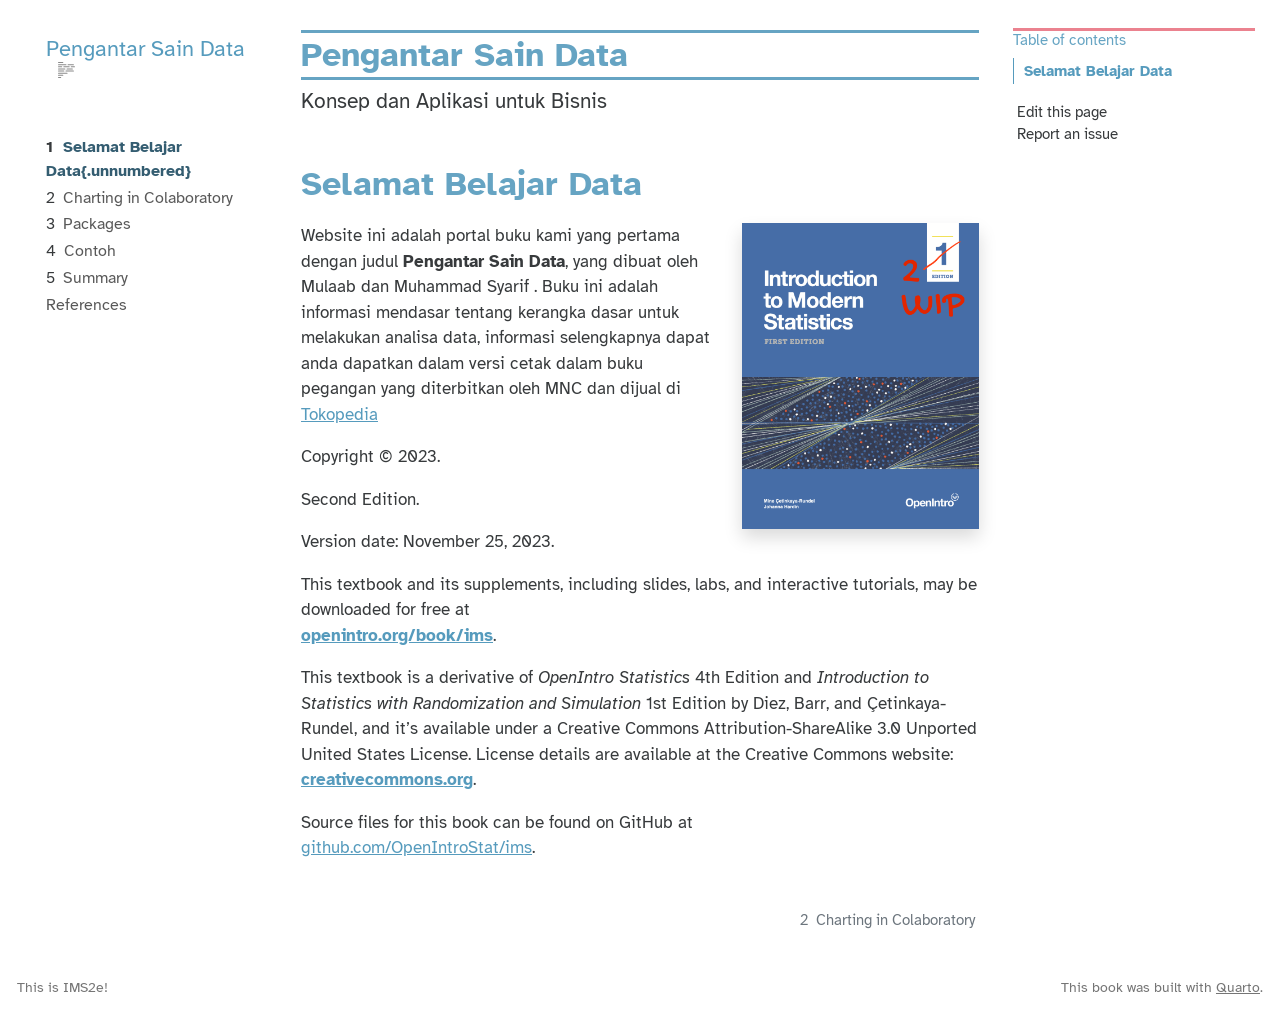
==== index.html @ cd6e7abe "pindah ke main" ====
<!DOCTYPE html>
<html xmlns="http://www.w3.org/1999/xhtml" lang="en" xml:lang="en"><head>

<meta charset="utf-8">
<meta name="generator" content="quarto-1.3.450">

<meta name="viewport" content="width=device-width, initial-scale=1.0, user-scalable=yes">

<meta name="author" content="Mine Çetinkaya-Rundel and Johanna Hardin">

<title>Pengantar Sain Data</title>
<style>
code{white-space: pre-wrap;}
span.smallcaps{font-variant: small-caps;}
div.columns{display: flex; gap: min(4vw, 1.5em);}
div.column{flex: auto; overflow-x: auto;}
div.hanging-indent{margin-left: 1.5em; text-indent: -1.5em;}
ul.task-list{list-style: none;}
ul.task-list li input[type="checkbox"] {
  width: 0.8em;
  margin: 0 0.8em 0.2em -1em; /* quarto-specific, see https://github.com/quarto-dev/quarto-cli/issues/4556 */ 
  vertical-align: middle;
}
</style>


<script src="site_libs/quarto-nav/quarto-nav.js"></script>
<script src="site_libs/quarto-nav/headroom.min.js"></script>
<script src="site_libs/clipboard/clipboard.min.js"></script>
<script src="site_libs/quarto-search/autocomplete.umd.js"></script>
<script src="site_libs/quarto-search/fuse.min.js"></script>
<script src="site_libs/quarto-search/quarto-search.js"></script>
<meta name="quarto:offset" content="./">
<link href="./grafik/grafik.html" rel="next">
<link href="./images/openintro.png" rel="icon" type="image/png">
<script src="site_libs/quarto-html/quarto.js"></script>
<script src="site_libs/quarto-html/popper.min.js"></script>
<script src="site_libs/quarto-html/tippy.umd.min.js"></script>
<script src="site_libs/quarto-html/anchor.min.js"></script>
<link href="site_libs/quarto-html/tippy.css" rel="stylesheet">
<link href="site_libs/quarto-html/quarto-syntax-highlighting.css" rel="stylesheet" id="quarto-text-highlighting-styles">
<script src="site_libs/bootstrap/bootstrap.min.js"></script>
<link href="site_libs/bootstrap/bootstrap-icons.css" rel="stylesheet">
<link href="site_libs/bootstrap/bootstrap.min.css" rel="stylesheet" id="quarto-bootstrap" data-mode="light">
<script id="quarto-search-options" type="application/json">{
  "location": "sidebar",
  "copy-button": false,
  "collapse-after": 3,
  "panel-placement": "start",
  "type": "textbox",
  "limit": 20,
  "language": {
    "search-no-results-text": "No results",
    "search-matching-documents-text": "matching documents",
    "search-copy-link-title": "Copy link to search",
    "search-hide-matches-text": "Hide additional matches",
    "search-more-match-text": "more match in this document",
    "search-more-matches-text": "more matches in this document",
    "search-clear-button-title": "Clear",
    "search-detached-cancel-button-title": "Cancel",
    "search-submit-button-title": "Submit",
    "search-label": "Search"
  }
}</script>


</head>

<body class="nav-sidebar floating">

<div id="quarto-search-results"></div>
  <header id="quarto-header" class="headroom fixed-top">
  <nav class="quarto-secondary-nav">
    <div class="container-fluid d-flex">
      <button type="button" class="quarto-btn-toggle btn" data-bs-toggle="collapse" data-bs-target="#quarto-sidebar,#quarto-sidebar-glass" aria-controls="quarto-sidebar" aria-expanded="false" aria-label="Toggle sidebar navigation" onclick="if (window.quartoToggleHeadroom) { window.quartoToggleHeadroom(); }">
        <i class="bi bi-layout-text-sidebar-reverse"></i>
      </button>
      <nav class="quarto-page-breadcrumbs" aria-label="breadcrumb"><ol class="breadcrumb"><li class="breadcrumb-item"><a href="./index.html"><span class="chapter-number">1</span>&nbsp; <span class="chapter-title">Selamat Belajar Data{.unnumbered}</span></a></li></ol></nav>
      <a class="flex-grow-1" role="button" data-bs-toggle="collapse" data-bs-target="#quarto-sidebar,#quarto-sidebar-glass" aria-controls="quarto-sidebar" aria-expanded="false" aria-label="Toggle sidebar navigation" onclick="if (window.quartoToggleHeadroom) { window.quartoToggleHeadroom(); }">      
      </a>
      <button type="button" class="btn quarto-search-button" aria-label="" onclick="window.quartoOpenSearch();">
        <i class="bi bi-search"></i>
      </button>
    </div>
  </nav>
</header>
<!-- content -->
<div id="quarto-content" class="quarto-container page-columns page-rows-contents page-layout-article">
<!-- sidebar -->
  <nav id="quarto-sidebar" class="sidebar collapse collapse-horizontal sidebar-navigation floating overflow-auto">
    <div class="pt-lg-2 mt-2 text-left sidebar-header">
    <div class="sidebar-title mb-0 py-0">
      <a href="./">Pengantar Sain Data</a> 
        <div class="sidebar-tools-main">
    <a href="https://github.com/OpenIntroStat/ims/" rel="" title="Source Code" class="quarto-navigation-tool px-1" aria-label="Source Code"><i class="bi bi-github"></i></a>
  <a href="" class="quarto-reader-toggle quarto-navigation-tool px-1" onclick="window.quartoToggleReader(); return false;" title="Toggle reader mode">
  <div class="quarto-reader-toggle-btn">
  <i class="bi"></i>
  </div>
</a>
</div>
    </div>
      </div>
        <div class="mt-2 flex-shrink-0 align-items-center">
        <div class="sidebar-search">
        <div id="quarto-search" class="" title="Search"></div>
        </div>
        </div>
    <div class="sidebar-menu-container"> 
    <ul class="list-unstyled mt-1">
        <li class="sidebar-item">
  <div class="sidebar-item-container"> 
  <a href="./index.html" class="sidebar-item-text sidebar-link active">
 <span class="menu-text"><span class="chapter-number">1</span>&nbsp; <span class="chapter-title">Selamat Belajar Data{.unnumbered}</span></span></a>
  </div>
</li>
        <li class="sidebar-item">
  <div class="sidebar-item-container"> 
  <a href="./grafik/grafik.html" class="sidebar-item-text sidebar-link">
 <span class="menu-text"><span class="chapter-number">2</span>&nbsp; <span class="chapter-title">Charting in Colaboratory</span></span></a>
  </div>
</li>
        <li class="sidebar-item">
  <div class="sidebar-item-container"> 
  <a href="./grafik/iris.html" class="sidebar-item-text sidebar-link">
 <span class="menu-text"><span class="chapter-number">3</span>&nbsp; <span class="chapter-title">Packages</span></span></a>
  </div>
</li>
        <li class="sidebar-item">
  <div class="sidebar-item-container"> 
  <a href="./grafik/pca.html" class="sidebar-item-text sidebar-link">
 <span class="menu-text"><span class="chapter-number">4</span>&nbsp; <span class="chapter-title">Contoh</span></span></a>
  </div>
</li>
        <li class="sidebar-item">
  <div class="sidebar-item-container"> 
  <a href="./grafik/summary.html" class="sidebar-item-text sidebar-link">
 <span class="menu-text"><span class="chapter-number">5</span>&nbsp; <span class="chapter-title">Summary</span></span></a>
  </div>
</li>
        <li class="sidebar-item">
  <div class="sidebar-item-container"> 
  <a href="./grafik/references.html" class="sidebar-item-text sidebar-link">
 <span class="menu-text">References</span></a>
  </div>
</li>
    </ul>
    </div>
</nav>
<div id="quarto-sidebar-glass" data-bs-toggle="collapse" data-bs-target="#quarto-sidebar,#quarto-sidebar-glass"></div>
<!-- margin-sidebar -->
    <div id="quarto-margin-sidebar" class="sidebar margin-sidebar">
        <nav id="TOC" role="doc-toc" class="toc-active">
    <h2 id="toc-title">Table of contents</h2>
   
  <ul>
  <li><a href="#selamat-belajar-data" id="toc-selamat-belajar-data" class="nav-link active" data-scroll-target="#selamat-belajar-data">Selamat Belajar Data</a></li>
  </ul>
<div class="toc-actions"><div><i class="bi bi-github"></i></div><div class="action-links"><p><a href="https://github.com/OpenIntroStat/ims/edit/main/index.qmd" class="toc-action">Edit this page</a></p><p><a href="https://github.com/OpenIntroStat/ims/issues/new" class="toc-action">Report an issue</a></p></div></div></nav>
    </div>
<!-- main -->
<main class="content" id="quarto-document-content">

<header id="title-block-header" class="quarto-title-block default">
<div class="quarto-title">
<h1 class="title">Pengantar Sain Data</h1>
<p class="subtitle lead">Konsep dan Aplikasi untuk Bisnis</p>
</div>



<div class="quarto-title-meta">

    
  
    
  </div>
  

</header>


<section id="selamat-belajar-data" class="level1 unnumbered welcome">
<h1 class="unnumbered">Selamat Belajar Data</h1><p><img src="images/IMS2_front_cover_WIP.png" title="Pengantar Sain Data" class="quarto-cover-image img-fluid"></p>
<p>Website ini adalah portal buku kami yang pertama dengan judul <strong>Pengantar Sain Data</strong>, yang dibuat oleh Mulaab dan Muhammad Syarif . Buku ini adalah informasi mendasar tentang kerangka dasar untuk melakukan analisa data, informasi selengkapnya dapat anda dapatkan dalam versi cetak dalam buku pegangan yang diterbitkan oleh MNC dan dijual di <a href="https://www.openintro.org/">Tokopedia</a></p>
<!--
The book will always be available for free here. It is also available in PDF (for free or for the amount you choose to contribute) on Leanpub and in black&white paperback for purchase for $20.
<br><br>
<a href="https://leanpub.com/imstat" target="_blank"><img src="images/_icons/file.png" width="30px">&nbsp;<strong>Download PDF</strong></a>
<br>
<a href="https://www.openintro.org/go?id=ims1_bw_pb&referrer=/book/ims/online"><img src="images/_icons/book.png" width="30px">&nbsp;<strong>Purchase paperback</strong></a>
<br><br>
---
<br><br>
-->
<p>Copyright © 2023.</p>
<p>Second Edition.</p>
<p>Version date: November 25, 2023.</p>
<p>This textbook and its supplements, including slides, labs, and interactive tutorials, may be downloaded for free at<br>
<a href="http://openintro.org/book/ims"><strong>openintro.org/book/ims</strong></a>.</p>
<p>This textbook is a derivative of <em>OpenIntro Statistics</em> 4th Edition and <em>Introduction to Statistics with Randomization and Simulation</em> 1st Edition by Diez, Barr, and Çetinkaya-Rundel, and it’s available under a Creative Commons Attribution-ShareAlike 3.0 Unported United States License. License details are available at the Creative Commons website:<br>
<a href="https://www.openintro.org/go/?id=creativecommons_org&amp;referrer=ims1_pdf"><strong>creativecommons.org</strong></a>.</p>
<p>Source files for this book can be found on GitHub at<br>
<a href="https://github.com/OpenIntroStat/ims">github.com/OpenIntroStat/ims</a>.</p>
</section>
<!-- ```{r} -->
<!-- # install.packages("systemfonts") -->
<!-- systemfonts::system_fonts() -->
<!-- ``` -->



</main> <!-- /main -->
<script id="quarto-html-after-body" type="application/javascript">
window.document.addEventListener("DOMContentLoaded", function (event) {
  const toggleBodyColorMode = (bsSheetEl) => {
    const mode = bsSheetEl.getAttribute("data-mode");
    const bodyEl = window.document.querySelector("body");
    if (mode === "dark") {
      bodyEl.classList.add("quarto-dark");
      bodyEl.classList.remove("quarto-light");
    } else {
      bodyEl.classList.add("quarto-light");
      bodyEl.classList.remove("quarto-dark");
    }
  }
  const toggleBodyColorPrimary = () => {
    const bsSheetEl = window.document.querySelector("link#quarto-bootstrap");
    if (bsSheetEl) {
      toggleBodyColorMode(bsSheetEl);
    }
  }
  toggleBodyColorPrimary();  
  const icon = "";
  const anchorJS = new window.AnchorJS();
  anchorJS.options = {
    placement: 'right',
    icon: icon
  };
  anchorJS.add('.anchored');
  const isCodeAnnotation = (el) => {
    for (const clz of el.classList) {
      if (clz.startsWith('code-annotation-')) {                     
        return true;
      }
    }
    return false;
  }
  const clipboard = new window.ClipboardJS('.code-copy-button', {
    text: function(trigger) {
      const codeEl = trigger.previousElementSibling.cloneNode(true);
      for (const childEl of codeEl.children) {
        if (isCodeAnnotation(childEl)) {
          childEl.remove();
        }
      }
      return codeEl.innerText;
    }
  });
  clipboard.on('success', function(e) {
    // button target
    const button = e.trigger;
    // don't keep focus
    button.blur();
    // flash "checked"
    button.classList.add('code-copy-button-checked');
    var currentTitle = button.getAttribute("title");
    button.setAttribute("title", "Copied!");
    let tooltip;
    if (window.bootstrap) {
      button.setAttribute("data-bs-toggle", "tooltip");
      button.setAttribute("data-bs-placement", "left");
      button.setAttribute("data-bs-title", "Copied!");
      tooltip = new bootstrap.Tooltip(button, 
        { trigger: "manual", 
          customClass: "code-copy-button-tooltip",
          offset: [0, -8]});
      tooltip.show();    
    }
    setTimeout(function() {
      if (tooltip) {
        tooltip.hide();
        button.removeAttribute("data-bs-title");
        button.removeAttribute("data-bs-toggle");
        button.removeAttribute("data-bs-placement");
      }
      button.setAttribute("title", currentTitle);
      button.classList.remove('code-copy-button-checked');
    }, 1000);
    // clear code selection
    e.clearSelection();
  });
  function tippyHover(el, contentFn) {
    const config = {
      allowHTML: true,
      content: contentFn,
      maxWidth: 500,
      delay: 100,
      arrow: false,
      appendTo: function(el) {
          return el.parentElement;
      },
      interactive: true,
      interactiveBorder: 10,
      theme: 'quarto',
      placement: 'bottom-start'
    };
    window.tippy(el, config); 
  }
  const noterefs = window.document.querySelectorAll('a[role="doc-noteref"]');
  for (var i=0; i<noterefs.length; i++) {
    const ref = noterefs[i];
    tippyHover(ref, function() {
      // use id or data attribute instead here
      let href = ref.getAttribute('data-footnote-href') || ref.getAttribute('href');
      try { href = new URL(href).hash; } catch {}
      const id = href.replace(/^#\/?/, "");
      const note = window.document.getElementById(id);
      return note.innerHTML;
    });
  }
      let selectedAnnoteEl;
      const selectorForAnnotation = ( cell, annotation) => {
        let cellAttr = 'data-code-cell="' + cell + '"';
        let lineAttr = 'data-code-annotation="' +  annotation + '"';
        const selector = 'span[' + cellAttr + '][' + lineAttr + ']';
        return selector;
      }
      const selectCodeLines = (annoteEl) => {
        const doc = window.document;
        const targetCell = annoteEl.getAttribute("data-target-cell");
        const targetAnnotation = annoteEl.getAttribute("data-target-annotation");
        const annoteSpan = window.document.querySelector(selectorForAnnotation(targetCell, targetAnnotation));
        const lines = annoteSpan.getAttribute("data-code-lines").split(",");
        const lineIds = lines.map((line) => {
          return targetCell + "-" + line;
        })
        let top = null;
        let height = null;
        let parent = null;
        if (lineIds.length > 0) {
            //compute the position of the single el (top and bottom and make a div)
            const el = window.document.getElementById(lineIds[0]);
            top = el.offsetTop;
            height = el.offsetHeight;
            parent = el.parentElement.parentElement;
          if (lineIds.length > 1) {
            const lastEl = window.document.getElementById(lineIds[lineIds.length - 1]);
            const bottom = lastEl.offsetTop + lastEl.offsetHeight;
            height = bottom - top;
          }
          if (top !== null && height !== null && parent !== null) {
            // cook up a div (if necessary) and position it 
            let div = window.document.getElementById("code-annotation-line-highlight");
            if (div === null) {
              div = window.document.createElement("div");
              div.setAttribute("id", "code-annotation-line-highlight");
              div.style.position = 'absolute';
              parent.appendChild(div);
            }
            div.style.top = top - 2 + "px";
            div.style.height = height + 4 + "px";
            let gutterDiv = window.document.getElementById("code-annotation-line-highlight-gutter");
            if (gutterDiv === null) {
              gutterDiv = window.document.createElement("div");
              gutterDiv.setAttribute("id", "code-annotation-line-highlight-gutter");
              gutterDiv.style.position = 'absolute';
              const codeCell = window.document.getElementById(targetCell);
              const gutter = codeCell.querySelector('.code-annotation-gutter');
              gutter.appendChild(gutterDiv);
            }
            gutterDiv.style.top = top - 2 + "px";
            gutterDiv.style.height = height + 4 + "px";
          }
          selectedAnnoteEl = annoteEl;
        }
      };
      const unselectCodeLines = () => {
        const elementsIds = ["code-annotation-line-highlight", "code-annotation-line-highlight-gutter"];
        elementsIds.forEach((elId) => {
          const div = window.document.getElementById(elId);
          if (div) {
            div.remove();
          }
        });
        selectedAnnoteEl = undefined;
      };
      // Attach click handler to the DT
      const annoteDls = window.document.querySelectorAll('dt[data-target-cell]');
      for (const annoteDlNode of annoteDls) {
        annoteDlNode.addEventListener('click', (event) => {
          const clickedEl = event.target;
          if (clickedEl !== selectedAnnoteEl) {
            unselectCodeLines();
            const activeEl = window.document.querySelector('dt[data-target-cell].code-annotation-active');
            if (activeEl) {
              activeEl.classList.remove('code-annotation-active');
            }
            selectCodeLines(clickedEl);
            clickedEl.classList.add('code-annotation-active');
          } else {
            // Unselect the line
            unselectCodeLines();
            clickedEl.classList.remove('code-annotation-active');
          }
        });
      }
  const findCites = (el) => {
    const parentEl = el.parentElement;
    if (parentEl) {
      const cites = parentEl.dataset.cites;
      if (cites) {
        return {
          el,
          cites: cites.split(' ')
        };
      } else {
        return findCites(el.parentElement)
      }
    } else {
      return undefined;
    }
  };
  var bibliorefs = window.document.querySelectorAll('a[role="doc-biblioref"]');
  for (var i=0; i<bibliorefs.length; i++) {
    const ref = bibliorefs[i];
    const citeInfo = findCites(ref);
    if (citeInfo) {
      tippyHover(citeInfo.el, function() {
        var popup = window.document.createElement('div');
        citeInfo.cites.forEach(function(cite) {
          var citeDiv = window.document.createElement('div');
          citeDiv.classList.add('hanging-indent');
          citeDiv.classList.add('csl-entry');
          var biblioDiv = window.document.getElementById('ref-' + cite);
          if (biblioDiv) {
            citeDiv.innerHTML = biblioDiv.innerHTML;
          }
          popup.appendChild(citeDiv);
        });
        return popup.innerHTML;
      });
    }
  }
});
</script>
<nav class="page-navigation">
  <div class="nav-page nav-page-previous">
  </div>
  <div class="nav-page nav-page-next">
      <a href="./grafik/grafik.html" class="pagination-link">
        <span class="nav-page-text"><span class="chapter-number">2</span>&nbsp; <span class="chapter-title">Charting in Colaboratory</span></span> <i class="bi bi-arrow-right-short"></i>
      </a>
  </div>
</nav>
</div> <!-- /content -->
<footer class="footer">
  <div class="nav-footer">
    <div class="nav-footer-left">This is IMS2e!</div>   
    <div class="nav-footer-center">
      &nbsp;
    </div>
    <div class="nav-footer-right">This book was built with <a href="https://quarto.org/">Quarto</a>.</div>
  </div>
</footer>



</body></html>
---- site_libs/quarto-html/tippy.css ----
.tippy-box[data-animation=fade][data-state=hidden]{opacity:0}[data-tippy-root]{max-width:calc(100vw - 10px)}.tippy-box{position:relative;background-color:#333;color:#fff;border-radius:4px;font-size:14px;line-height:1.4;white-space:normal;outline:0;transition-property:transform,visibility,opacity}.tippy-box[data-placement^=top]>.tippy-arrow{bottom:0}.tippy-box[data-placement^=top]>.tippy-arrow:before{bottom:-7px;left:0;border-width:8px 8px 0;border-top-color:initial;transform-origin:center top}.tippy-box[data-placement^=bottom]>.tippy-arrow{top:0}.tippy-box[data-placement^=bottom]>.tippy-arrow:before{top:-7px;left:0;border-width:0 8px 8px;border-bottom-color:initial;transform-origin:center bottom}.tippy-box[data-placement^=left]>.tippy-arrow{right:0}.tippy-box[data-placement^=left]>.tippy-arrow:before{border-width:8px 0 8px 8px;border-left-color:initial;right:-7px;transform-origin:center left}.tippy-box[data-placement^=right]>.tippy-arrow{left:0}.tippy-box[data-placement^=right]>.tippy-arrow:before{left:-7px;border-width:8px 8px 8px 0;border-right-color:initial;transform-origin:center right}.tippy-box[data-inertia][data-state=visible]{transition-timing-function:cubic-bezier(.54,1.5,.38,1.11)}.tippy-arrow{width:16px;height:16px;color:#333}.tippy-arrow:before{content:"";position:absolute;border-color:transparent;border-style:solid}.tippy-content{position:relative;padding:5px 9px;z-index:1}
---- site_libs/quarto-html/quarto-syntax-highlighting.css ----
/* quarto syntax highlight colors */
:root {
  --quarto-hl-ot-color: #003B4F;
  --quarto-hl-at-color: #657422;
  --quarto-hl-ss-color: #20794D;
  --quarto-hl-an-color: #5E5E5E;
  --quarto-hl-fu-color: #4758AB;
  --quarto-hl-st-color: #20794D;
  --quarto-hl-cf-color: #003B4F;
  --quarto-hl-op-color: #5E5E5E;
  --quarto-hl-er-color: #AD0000;
  --quarto-hl-bn-color: #AD0000;
  --quarto-hl-al-color: #AD0000;
  --quarto-hl-va-color: #111111;
  --quarto-hl-bu-color: inherit;
  --quarto-hl-ex-color: inherit;
  --quarto-hl-pp-color: #AD0000;
  --quarto-hl-in-color: #5E5E5E;
  --quarto-hl-vs-color: #20794D;
  --quarto-hl-wa-color: #5E5E5E;
  --quarto-hl-do-color: #5E5E5E;
  --quarto-hl-im-color: #00769E;
  --quarto-hl-ch-color: #20794D;
  --quarto-hl-dt-color: #AD0000;
  --quarto-hl-fl-color: #AD0000;
  --quarto-hl-co-color: #5E5E5E;
  --quarto-hl-cv-color: #5E5E5E;
  --quarto-hl-cn-color: #8f5902;
  --quarto-hl-sc-color: #5E5E5E;
  --quarto-hl-dv-color: #AD0000;
  --quarto-hl-kw-color: #003B4F;
}

/* other quarto variables */
:root {
  --quarto-font-monospace: "Source Code Pro";
}

pre > code.sourceCode > span {
  color: #003B4F;
}

code span {
  color: #003B4F;
}

code.sourceCode > span {
  color: #003B4F;
}

div.sourceCode,
div.sourceCode pre.sourceCode {
  color: #003B4F;
}

code span.ot {
  color: #003B4F;
  font-style: inherit;
}

code span.at {
  color: #657422;
  font-style: inherit;
}

code span.ss {
  color: #20794D;
  font-style: inherit;
}

code span.an {
  color: #5E5E5E;
  font-style: inherit;
}

code span.fu {
  color: #4758AB;
  font-style: inherit;
}

code span.st {
  color: #20794D;
  font-style: inherit;
}

code span.cf {
  color: #003B4F;
  font-style: inherit;
}

code span.op {
  color: #5E5E5E;
  font-style: inherit;
}

code span.er {
  color: #AD0000;
  font-style: inherit;
}

code span.bn {
  color: #AD0000;
  font-style: inherit;
}

code span.al {
  color: #AD0000;
  font-style: inherit;
}

code span.va {
  color: #111111;
  font-style: inherit;
}

code span.bu {
  font-style: inherit;
}

code span.ex {
  font-style: inherit;
}

code span.pp {
  color: #AD0000;
  font-style: inherit;
}

code span.in {
  color: #5E5E5E;
  font-style: inherit;
}

code span.vs {
  color: #20794D;
  font-style: inherit;
}

code span.wa {
  color: #5E5E5E;
  font-style: italic;
}

code span.do {
  color: #5E5E5E;
  font-style: italic;
}

code span.im {
  color: #00769E;
  font-style: inherit;
}

code span.ch {
  color: #20794D;
  font-style: inherit;
}

code span.dt {
  color: #AD0000;
  font-style: inherit;
}

code span.fl {
  color: #AD0000;
  font-style: inherit;
}

code span.co {
  color: #5E5E5E;
  font-style: inherit;
}

code span.cv {
  color: #5E5E5E;
  font-style: italic;
}

code span.cn {
  color: #8f5902;
  font-style: inherit;
}

code span.sc {
  color: #5E5E5E;
  font-style: inherit;
}

code span.dv {
  color: #AD0000;
  font-style: inherit;
}

code span.kw {
  color: #003B4F;
  font-style: inherit;
}

.prevent-inlining {
  content: "</";
}

/*# sourceMappingURL=debc5d5d77c3f9108843748ff7464032.css.map */
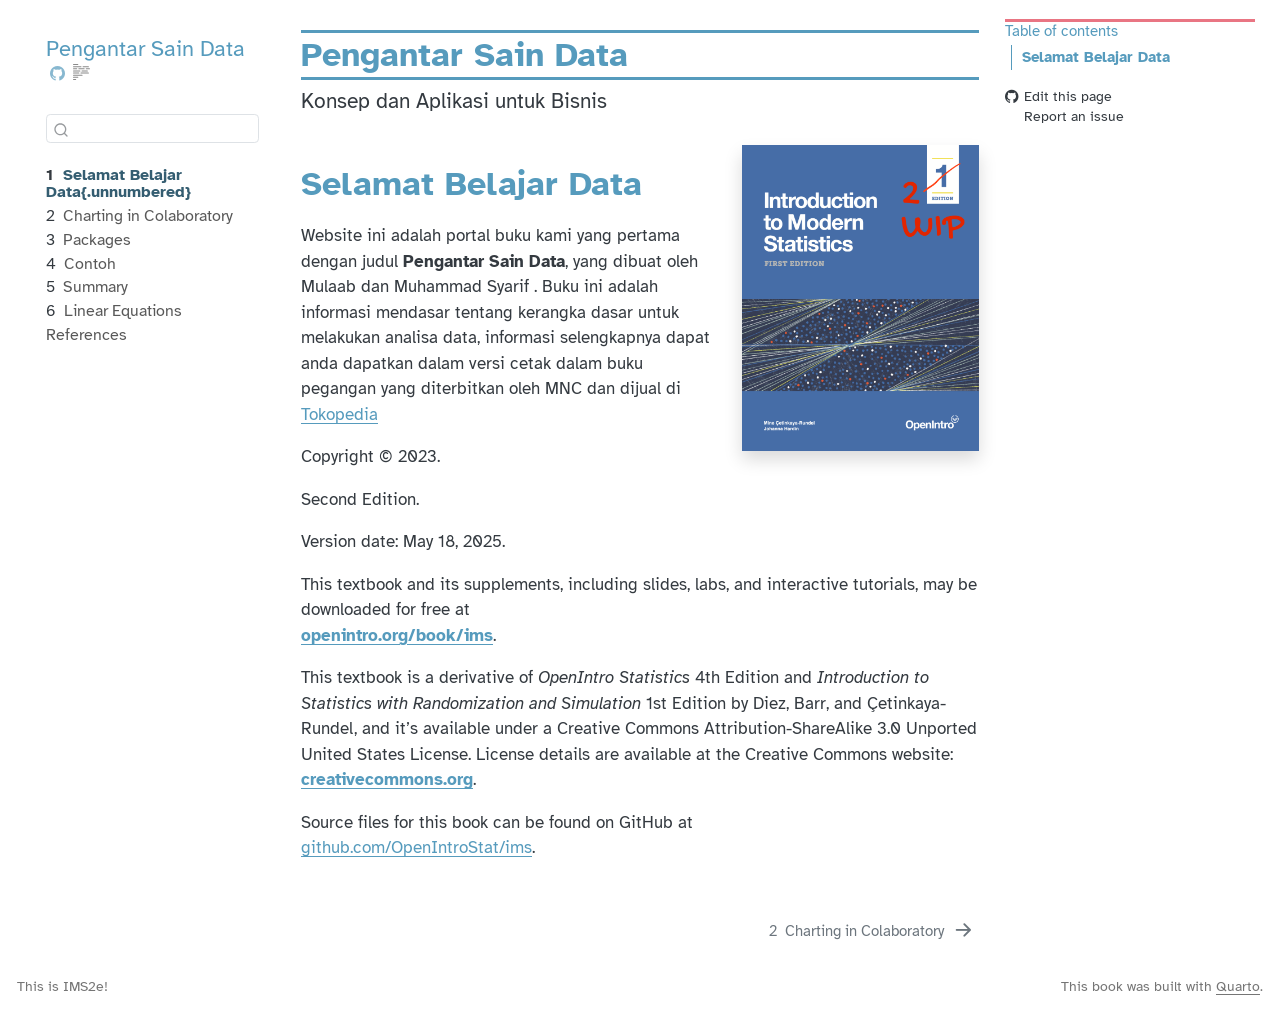
==== commit 0a44bab3: "pertama" ====
--- a/index.html
+++ b/index.html
@@ -1,13 +1,10 @@
 <!DOCTYPE html>
 <html xmlns="http://www.w3.org/1999/xhtml" lang="en" xml:lang="en"><head>
-
+<meta http-equiv="Content-Type" content="text/html; charset=UTF-8">
 <meta charset="utf-8">
-<meta name="generator" content="quarto-1.3.450">
-
+<meta name="generator" content="quarto-1.5.57">
 <meta name="viewport" content="width=device-width, initial-scale=1.0, user-scalable=yes">
-
 <meta name="author" content="Mine Çetinkaya-Rundel and Johanna Hardin">
-
 <title>Pengantar Sain Data</title>
 <style>
 code{white-space: pre-wrap;}
@@ -22,7 +19,6 @@
   vertical-align: middle;
 }
 </style>
-
 
 <script src="site_libs/quarto-nav/quarto-nav.js"></script>
 <script src="site_libs/quarto-nav/headroom.min.js"></script>
@@ -42,13 +38,21 @@
 <script src="site_libs/bootstrap/bootstrap.min.js"></script>
 <link href="site_libs/bootstrap/bootstrap-icons.css" rel="stylesheet">
 <link href="site_libs/bootstrap/bootstrap.min.css" rel="stylesheet" id="quarto-bootstrap" data-mode="light">
-<script id="quarto-search-options" type="application/json">{
+<script src="site_libs/quarto-contrib/glightbox/glightbox.min.js"></script>
+<link href="site_libs/quarto-contrib/glightbox/glightbox.min.css" rel="stylesheet">
+<link href="site_libs/quarto-contrib/glightbox/lightbox.css" rel="stylesheet"><script id="quarto-search-options" type="application/json">{
   "location": "sidebar",
   "copy-button": false,
   "collapse-after": 3,
   "panel-placement": "start",
   "type": "textbox",
-  "limit": 20,
+  "limit": 50,
+  "keyboard-shortcut": [
+    "f",
+    "/",
+    "s"
+  ],
+  "show-item-context": false,
   "language": {
     "search-no-results-text": "No results",
     "search-matching-documents-text": "matching documents",
@@ -57,42 +61,34 @@
     "search-more-match-text": "more match in this document",
     "search-more-matches-text": "more matches in this document",
     "search-clear-button-title": "Clear",
+    "search-text-placeholder": "",
     "search-detached-cancel-button-title": "Cancel",
     "search-submit-button-title": "Submit",
     "search-label": "Search"
   }
 }</script>
-
-
 </head>
-
 <body class="nav-sidebar floating">
 
 <div id="quarto-search-results"></div>
-  <header id="quarto-header" class="headroom fixed-top">
-  <nav class="quarto-secondary-nav">
-    <div class="container-fluid d-flex">
-      <button type="button" class="quarto-btn-toggle btn" data-bs-toggle="collapse" data-bs-target="#quarto-sidebar,#quarto-sidebar-glass" aria-controls="quarto-sidebar" aria-expanded="false" aria-label="Toggle sidebar navigation" onclick="if (window.quartoToggleHeadroom) { window.quartoToggleHeadroom(); }">
+  <header id="quarto-header" class="headroom fixed-top"><nav class="quarto-secondary-nav"><div class="container-fluid d-flex">
+      <button type="button" class="quarto-btn-toggle btn" data-bs-toggle="collapse" role="button" data-bs-target=".quarto-sidebar-collapse-item" aria-controls="quarto-sidebar" aria-expanded="false" aria-label="Toggle sidebar navigation" onclick="if (window.quartoToggleHeadroom) { window.quartoToggleHeadroom(); }">
         <i class="bi bi-layout-text-sidebar-reverse"></i>
       </button>
-      <nav class="quarto-page-breadcrumbs" aria-label="breadcrumb"><ol class="breadcrumb"><li class="breadcrumb-item"><a href="./index.html"><span class="chapter-number">1</span>&nbsp; <span class="chapter-title">Selamat Belajar Data{.unnumbered}</span></a></li></ol></nav>
-      <a class="flex-grow-1" role="button" data-bs-toggle="collapse" data-bs-target="#quarto-sidebar,#quarto-sidebar-glass" aria-controls="quarto-sidebar" aria-expanded="false" aria-label="Toggle sidebar navigation" onclick="if (window.quartoToggleHeadroom) { window.quartoToggleHeadroom(); }">      
-      </a>
-      <button type="button" class="btn quarto-search-button" aria-label="" onclick="window.quartoOpenSearch();">
+        <nav class="quarto-page-breadcrumbs" aria-label="breadcrumb"><ol class="breadcrumb"><li class="breadcrumb-item"><a href="./index.html"><span class="chapter-number">1</span>&nbsp; <span class="chapter-title">Selamat Belajar Data{.unnumbered}</span></a></li></ol></nav>
+        <a class="flex-grow-1" role="navigation" data-bs-toggle="collapse" data-bs-target=".quarto-sidebar-collapse-item" aria-controls="quarto-sidebar" aria-expanded="false" aria-label="Toggle sidebar navigation" onclick="if (window.quartoToggleHeadroom) { window.quartoToggleHeadroom(); }">      
+        </a>
+      <button type="button" class="btn quarto-search-button" aria-label="Search" onclick="window.quartoOpenSearch();">
         <i class="bi bi-search"></i>
       </button>
     </div>
-  </nav>
-</header>
-<!-- content -->
-<div id="quarto-content" class="quarto-container page-columns page-rows-contents page-layout-article">
+  </nav></header><!-- content --><div id="quarto-content" class="quarto-container page-columns page-rows-contents page-layout-article">
 <!-- sidebar -->
-  <nav id="quarto-sidebar" class="sidebar collapse collapse-horizontal sidebar-navigation floating overflow-auto">
-    <div class="pt-lg-2 mt-2 text-left sidebar-header">
+  <nav id="quarto-sidebar" class="sidebar collapse collapse-horizontal quarto-sidebar-collapse-item sidebar-navigation floating overflow-auto"><div class="pt-lg-2 mt-2 text-left sidebar-header">
     <div class="sidebar-title mb-0 py-0">
       <a href="./">Pengantar Sain Data</a> 
         <div class="sidebar-tools-main">
-    <a href="https://github.com/OpenIntroStat/ims/" rel="" title="Source Code" class="quarto-navigation-tool px-1" aria-label="Source Code"><i class="bi bi-github"></i></a>
+    <a href="https://github.com/OpenIntroStat/ims/" title="Source Code" class="quarto-navigation-tool px-1" aria-label="Source Code"><i class="bi bi-github"></i></a>
   <a href="" class="quarto-reader-toggle quarto-navigation-tool px-1" onclick="window.quartoToggleReader(); return false;" title="Toggle reader mode">
   <div class="quarto-reader-toggle-btn">
   <i class="bi"></i>
@@ -108,7 +104,7 @@
         </div>
     <div class="sidebar-menu-container"> 
     <ul class="list-unstyled mt-1">
-        <li class="sidebar-item">
+<li class="sidebar-item">
   <div class="sidebar-item-container"> 
   <a href="./index.html" class="sidebar-item-text sidebar-link active">
  <span class="menu-text"><span class="chapter-number">1</span>&nbsp; <span class="chapter-title">Selamat Belajar Data{.unnumbered}</span></span></a>
@@ -140,29 +136,29 @@
 </li>
         <li class="sidebar-item">
   <div class="sidebar-item-container"> 
+  <a href="./grafik/L01LinearEquations.html" class="sidebar-item-text sidebar-link">
+ <span class="menu-text"><span class="chapter-number">6</span>&nbsp; <span class="chapter-title">Linear Equations</span></span></a>
+  </div>
+</li>
+        <li class="sidebar-item">
+  <div class="sidebar-item-container"> 
   <a href="./grafik/references.html" class="sidebar-item-text sidebar-link">
  <span class="menu-text">References</span></a>
   </div>
 </li>
     </ul>
-    </div>
-</nav>
-<div id="quarto-sidebar-glass" data-bs-toggle="collapse" data-bs-target="#quarto-sidebar,#quarto-sidebar-glass"></div>
+</div>
+</nav><div id="quarto-sidebar-glass" class="quarto-sidebar-collapse-item" data-bs-toggle="collapse" data-bs-target=".quarto-sidebar-collapse-item"></div>
 <!-- margin-sidebar -->
     <div id="quarto-margin-sidebar" class="sidebar margin-sidebar">
-        <nav id="TOC" role="doc-toc" class="toc-active">
-    <h2 id="toc-title">Table of contents</h2>
+        <nav id="TOC" role="doc-toc" class="toc-active"><h2 id="toc-title">Table of contents</h2>
    
   <ul>
-  <li><a href="#selamat-belajar-data" id="toc-selamat-belajar-data" class="nav-link active" data-scroll-target="#selamat-belajar-data">Selamat Belajar Data</a></li>
-  </ul>
-<div class="toc-actions"><div><i class="bi bi-github"></i></div><div class="action-links"><p><a href="https://github.com/OpenIntroStat/ims/edit/main/index.qmd" class="toc-action">Edit this page</a></p><p><a href="https://github.com/OpenIntroStat/ims/issues/new" class="toc-action">Report an issue</a></p></div></div></nav>
+<li><a href="#selamat-belajar-data" id="toc-selamat-belajar-data" class="nav-link active" data-scroll-target="#selamat-belajar-data">Selamat Belajar Data</a></li>
+  </ul><div class="toc-actions"><ul><li><a href="https://github.com/OpenIntroStat/ims/edit/main/index.qmd" class="toc-action"><i class="bi bi-github"></i>Edit this page</a></li><li><a href="https://github.com/OpenIntroStat/ims/issues/new" class="toc-action"><i class="bi empty"></i>Report an issue</a></li></ul></div></nav>
     </div>
 <!-- main -->
-<main class="content" id="quarto-document-content">
-
-<header id="title-block-header" class="quarto-title-block default">
-<div class="quarto-title">
+<main class="content" id="quarto-document-content"><header id="title-block-header" class="quarto-title-block default"><div class="quarto-title">
 <h1 class="title">Pengantar Sain Data</h1>
 <p class="subtitle lead">Konsep dan Aplikasi untuk Bisnis</p>
 </div>
@@ -177,11 +173,9 @@
   </div>
   
 
-</header>
-
-
-<section id="selamat-belajar-data" class="level1 unnumbered welcome">
-<h1 class="unnumbered">Selamat Belajar Data</h1><p><img src="images/IMS2_front_cover_WIP.png" title="Pengantar Sain Data" class="quarto-cover-image img-fluid"></p>
+
+</header><p><a href="images/IMS2_front_cover_WIP.png" class="lightbox" data-gallery="quarto-lightbox-gallery-1"><img src="images/IMS2_front_cover_WIP.png" title="Pengantar Sain Data" class="quarto-cover-image img-fluid"></a></p>
+<section id="selamat-belajar-data" class="level1 unnumbered welcome"><h1 class="unnumbered">Selamat Belajar Data</h1>
 <p>Website ini adalah portal buku kami yang pertama dengan judul <strong>Pengantar Sain Data</strong>, yang dibuat oleh Mulaab dan Muhammad Syarif . Buku ini adalah informasi mendasar tentang kerangka dasar untuk melakukan analisa data, informasi selengkapnya dapat anda dapatkan dalam versi cetak dalam buku pegangan yang diterbitkan oleh MNC dan dijual di <a href="https://www.openintro.org/">Tokopedia</a></p>
 <!--
 The book will always be available for free here. It is also available in PDF (for free or for the amount you choose to contribute) on Leanpub and in black&white paperback for purchase for $20.
@@ -195,23 +189,14 @@
 -->
 <p>Copyright © 2023.</p>
 <p>Second Edition.</p>
-<p>Version date: November 25, 2023.</p>
-<p>This textbook and its supplements, including slides, labs, and interactive tutorials, may be downloaded for free at<br>
-<a href="http://openintro.org/book/ims"><strong>openintro.org/book/ims</strong></a>.</p>
-<p>This textbook is a derivative of <em>OpenIntro Statistics</em> 4th Edition and <em>Introduction to Statistics with Randomization and Simulation</em> 1st Edition by Diez, Barr, and Çetinkaya-Rundel, and it’s available under a Creative Commons Attribution-ShareAlike 3.0 Unported United States License. License details are available at the Creative Commons website:<br>
-<a href="https://www.openintro.org/go/?id=creativecommons_org&amp;referrer=ims1_pdf"><strong>creativecommons.org</strong></a>.</p>
-<p>Source files for this book can be found on GitHub at<br>
-<a href="https://github.com/OpenIntroStat/ims">github.com/OpenIntroStat/ims</a>.</p>
-</section>
-<!-- ```{r} -->
-<!-- # install.packages("systemfonts") -->
-<!-- systemfonts::system_fonts() -->
-<!-- ``` -->
-
-
-
-</main> <!-- /main -->
-<script id="quarto-html-after-body" type="application/javascript">
+<p>Version date: May 18, 2025.</p>
+<p>This textbook and its supplements, including slides, labs, and interactive tutorials, may be downloaded for free at<br><a href="http://openintro.org/book/ims"><strong>openintro.org/book/ims</strong></a>.</p>
+<p>This textbook is a derivative of <em>OpenIntro Statistics</em> 4th Edition and <em>Introduction to Statistics with Randomization and Simulation</em> 1st Edition by Diez, Barr, and Çetinkaya-Rundel, and it’s available under a Creative Commons Attribution-ShareAlike 3.0 Unported United States License. License details are available at the Creative Commons website:<br><a href="https://www.openintro.org/go/?id=creativecommons_org&amp;referrer=ims1_pdf"><strong>creativecommons.org</strong></a>.</p>
+<p>Source files for this book can be found on GitHub at<br><a href="https://github.com/OpenIntroStat/ims">github.com/OpenIntroStat/ims</a>.</p>
+</section><!-- ```{r} --><!-- # install.packages("systemfonts") --><!-- systemfonts::system_fonts() --><!-- ``` -->
+
+
+</main><!-- /main --><script id="quarto-html-after-body" type="application/javascript">
 window.document.addEventListener("DOMContentLoaded", function (event) {
   const toggleBodyColorMode = (bsSheetEl) => {
     const mode = bsSheetEl.getAttribute("data-mode");
@@ -246,18 +231,7 @@
     }
     return false;
   }
-  const clipboard = new window.ClipboardJS('.code-copy-button', {
-    text: function(trigger) {
-      const codeEl = trigger.previousElementSibling.cloneNode(true);
-      for (const childEl of codeEl.children) {
-        if (isCodeAnnotation(childEl)) {
-          childEl.remove();
-        }
-      }
-      return codeEl.innerText;
-    }
-  });
-  clipboard.on('success', function(e) {
+  const onCopySuccess = function(e) {
     // button target
     const button = e.trigger;
     // don't keep focus
@@ -289,11 +263,50 @@
     }, 1000);
     // clear code selection
     e.clearSelection();
+  }
+  const getTextToCopy = function(trigger) {
+      const codeEl = trigger.previousElementSibling.cloneNode(true);
+      for (const childEl of codeEl.children) {
+        if (isCodeAnnotation(childEl)) {
+          childEl.remove();
+        }
+      }
+      return codeEl.innerText;
+  }
+  const clipboard = new window.ClipboardJS('.code-copy-button:not([data-in-quarto-modal])', {
+    text: getTextToCopy
   });
-  function tippyHover(el, contentFn) {
+  clipboard.on('success', onCopySuccess);
+  if (window.document.getElementById('quarto-embedded-source-code-modal')) {
+    // For code content inside modals, clipBoardJS needs to be initialized with a container option
+    // TODO: Check when it could be a function (https://github.com/zenorocha/clipboard.js/issues/860)
+    const clipboardModal = new window.ClipboardJS('.code-copy-button[data-in-quarto-modal]', {
+      text: getTextToCopy,
+      container: window.document.getElementById('quarto-embedded-source-code-modal')
+    });
+    clipboardModal.on('success', onCopySuccess);
+  }
+    var localhostRegex = new RegExp(/^(?:http|https):\/\/localhost\:?[0-9]*\//);
+    var mailtoRegex = new RegExp(/^mailto:/);
+      var filterRegex = new RegExp("https:\/\/openintro-ims2\.netlify\.app\/");
+    var isInternal = (href) => {
+        return filterRegex.test(href) || localhostRegex.test(href) || mailtoRegex.test(href);
+    }
+    // Inspect non-navigation links and adorn them if external
+ 	var links = window.document.querySelectorAll('a[href]:not(.nav-link):not(.navbar-brand):not(.toc-action):not(.sidebar-link):not(.sidebar-item-toggle):not(.pagination-link):not(.no-external):not([aria-hidden]):not(.dropdown-item):not(.quarto-navigation-tool):not(.about-link)');
+    for (var i=0; i<links.length; i++) {
+      const link = links[i];
+      if (!isInternal(link.href)) {
+        // undo the damage that might have been done by quarto-nav.js in the case of
+        // links that we want to consider external
+        if (link.dataset.originalHref !== undefined) {
+          link.href = link.dataset.originalHref;
+        }
+      }
+    }
+  function tippyHover(el, contentFn, onTriggerFn, onUntriggerFn) {
     const config = {
       allowHTML: true,
-      content: contentFn,
       maxWidth: 500,
       delay: 100,
       arrow: false,
@@ -303,8 +316,17 @@
       interactive: true,
       interactiveBorder: 10,
       theme: 'quarto',
-      placement: 'bottom-start'
+      placement: 'bottom-start',
     };
+    if (contentFn) {
+      config.content = contentFn;
+    }
+    if (onTriggerFn) {
+      config.onTrigger = onTriggerFn;
+    }
+    if (onUntriggerFn) {
+      config.onUntrigger = onUntriggerFn;
+    }
     window.tippy(el, config); 
   }
   const noterefs = window.document.querySelectorAll('a[role="doc-noteref"]');
@@ -316,7 +338,130 @@
       try { href = new URL(href).hash; } catch {}
       const id = href.replace(/^#\/?/, "");
       const note = window.document.getElementById(id);
-      return note.innerHTML;
+      if (note) {
+        return note.innerHTML;
+      } else {
+        return "";
+      }
+    });
+  }
+  const xrefs = window.document.querySelectorAll('a.quarto-xref');
+  const processXRef = (id, note) => {
+    // Strip column container classes
+    const stripColumnClz = (el) => {
+      el.classList.remove("page-full", "page-columns");
+      if (el.children) {
+        for (const child of el.children) {
+          stripColumnClz(child);
+        }
+      }
+    }
+    stripColumnClz(note)
+    if (id === null || id.startsWith('sec-')) {
+      // Special case sections, only their first couple elements
+      const container = document.createElement("div");
+      if (note.children && note.children.length > 2) {
+        container.appendChild(note.children[0].cloneNode(true));
+        for (let i = 1; i < note.children.length; i++) {
+          const child = note.children[i];
+          if (child.tagName === "P" && child.innerText === "") {
+            continue;
+          } else {
+            container.appendChild(child.cloneNode(true));
+            break;
+          }
+        }
+        if (window.Quarto?.typesetMath) {
+          window.Quarto.typesetMath(container);
+        }
+        return container.innerHTML
+      } else {
+        if (window.Quarto?.typesetMath) {
+          window.Quarto.typesetMath(note);
+        }
+        return note.innerHTML;
+      }
+    } else {
+      // Remove any anchor links if they are present
+      const anchorLink = note.querySelector('a.anchorjs-link');
+      if (anchorLink) {
+        anchorLink.remove();
+      }
+      if (window.Quarto?.typesetMath) {
+        window.Quarto.typesetMath(note);
+      }
+      // TODO in 1.5, we should make sure this works without a callout special case
+      if (note.classList.contains("callout")) {
+        return note.outerHTML;
+      } else {
+        return note.innerHTML;
+      }
+    }
+  }
+  for (var i=0; i<xrefs.length; i++) {
+    const xref = xrefs[i];
+    tippyHover(xref, undefined, function(instance) {
+      instance.disable();
+      let url = xref.getAttribute('href');
+      let hash = undefined; 
+      if (url.startsWith('#')) {
+        hash = url;
+      } else {
+        try { hash = new URL(url).hash; } catch {}
+      }
+      if (hash) {
+        const id = hash.replace(/^#\/?/, "");
+        const note = window.document.getElementById(id);
+        if (note !== null) {
+          try {
+            const html = processXRef(id, note.cloneNode(true));
+            instance.setContent(html);
+          } finally {
+            instance.enable();
+            instance.show();
+          }
+        } else {
+          // See if we can fetch this
+          fetch(url.split('#')[0])
+          .then(res => res.text())
+          .then(html => {
+            const parser = new DOMParser();
+            const htmlDoc = parser.parseFromString(html, "text/html");
+            const note = htmlDoc.getElementById(id);
+            if (note !== null) {
+              const html = processXRef(id, note);
+              instance.setContent(html);
+            } 
+          }).finally(() => {
+            instance.enable();
+            instance.show();
+          });
+        }
+      } else {
+        // See if we can fetch a full url (with no hash to target)
+        // This is a special case and we should probably do some content thinning / targeting
+        fetch(url)
+        .then(res => res.text())
+        .then(html => {
+          const parser = new DOMParser();
+          const htmlDoc = parser.parseFromString(html, "text/html");
+          const note = htmlDoc.querySelector('main.content');
+          if (note !== null) {
+            // This should only happen for chapter cross references
+            // (since there is no id in the URL)
+            // remove the first header
+            if (note.children.length > 0 && note.children[0].tagName === "HEADER") {
+              note.children[0].remove();
+            }
+            const html = processXRef(null, note);
+            instance.setContent(html);
+          } 
+        }).finally(() => {
+          instance.enable();
+          instance.show();
+        });
+      }
+    }, function(instance) {
     });
   }
       let selectedAnnoteEl;
@@ -360,6 +505,7 @@
             }
             div.style.top = top - 2 + "px";
             div.style.height = height + 4 + "px";
+            div.style.left = 0;
             let gutterDiv = window.document.getElementById("code-annotation-line-highlight-gutter");
             if (gutterDiv === null) {
               gutterDiv = window.document.createElement("div");
@@ -385,6 +531,32 @@
         });
         selectedAnnoteEl = undefined;
       };
+        // Handle positioning of the toggle
+    window.addEventListener(
+      "resize",
+      throttle(() => {
+        elRect = undefined;
+        if (selectedAnnoteEl) {
+          selectCodeLines(selectedAnnoteEl);
+        }
+      }, 10)
+    );
+    function throttle(fn, ms) {
+    let throttle = false;
+    let timer;
+      return (...args) => {
+        if(!throttle) { // first call gets through
+            fn.apply(this, args);
+            throttle = true;
+        } else { // all the others get throttled
+            if(timer) clearTimeout(timer); // cancel #2
+            timer = setTimeout(() => {
+              fn.apply(this, args);
+              timer = throttle = false;
+            }, ms);
+        }
+      };
+    }
       // Attach click handler to the DT
       const annoteDls = window.document.querySelectorAll('dt[data-target-cell]');
       for (const annoteDlNode of annoteDls) {
@@ -443,27 +615,58 @@
     }
   }
 });
-</script>
-<nav class="page-navigation">
-  <div class="nav-page nav-page-previous">
+</script><nav class="page-navigation"><div class="nav-page nav-page-previous">
   </div>
   <div class="nav-page nav-page-next">
-      <a href="./grafik/grafik.html" class="pagination-link">
+      <a href="./grafik/grafik.html" class="pagination-link" aria-label="Charting in Colaboratory">
         <span class="nav-page-text"><span class="chapter-number">2</span>&nbsp; <span class="chapter-title">Charting in Colaboratory</span></span> <i class="bi bi-arrow-right-short"></i>
       </a>
   </div>
 </nav>
 </div> <!-- /content -->
-<footer class="footer">
-  <div class="nav-footer">
-    <div class="nav-footer-left">This is IMS2e!</div>   
+<footer class="footer"><div class="nav-footer">
+    <div class="nav-footer-left">
+<p>This is IMS2e!</p>
+</div>   
     <div class="nav-footer-center">
       &nbsp;
-    </div>
-    <div class="nav-footer-right">This book was built with <a href="https://quarto.org/">Quarto</a>.</div>
-  </div>
-</footer>
-
+    <div class="toc-actions d-sm-block d-md-none"><ul><li><a href="https://github.com/OpenIntroStat/ims/edit/main/index.qmd" class="toc-action"><i class="bi bi-github"></i>Edit this page</a></li><li><a href="https://github.com/OpenIntroStat/ims/issues/new" class="toc-action"><i class="bi empty"></i>Report an issue</a></li></ul></div></div>
+    <div class="nav-footer-right">
+<p>This book was built with <a href="https://quarto.org/">Quarto</a>.</p>
+</div>
+  </div>
+</footer><script>var lightboxQuarto = GLightbox({"selector":".lightbox","closeEffect":"zoom","openEffect":"zoom","loop":false,"descPosition":"bottom"});
+(function() {
+  let previousOnload = window.onload;
+  window.onload = () => {
+    if (previousOnload) {
+      previousOnload();
+    }
+    lightboxQuarto.on('slide_before_load', (data) => {
+      const { slideIndex, slideNode, slideConfig, player, trigger } = data;
+      const href = trigger.getAttribute('href');
+      if (href !== null) {
+        const imgEl = window.document.querySelector(`a[href="${href}"] img`);
+        if (imgEl !== null) {
+          const srcAttr = imgEl.getAttribute("src");
+          if (srcAttr && srcAttr.startsWith("data:")) {
+            slideConfig.href = srcAttr;
+          }
+        }
+      } 
+    });
+  
+    lightboxQuarto.on('slide_after_load', (data) => {
+      const { slideIndex, slideNode, slideConfig, player, trigger } = data;
+      if (window.Quarto?.typesetMath) {
+        window.Quarto.typesetMath(slideNode);
+      }
+    });
+  
+  };
+  
+})();
+          </script>
 
 
 </body></html>
--- a/site_libs/quarto-html/quarto-syntax-highlighting.css
+++ b/site_libs/quarto-html/quarto-syntax-highlighting.css
@@ -85,6 +85,7 @@
 
 code span.cf {
   color: #003B4F;
+  font-weight: bold;
   font-style: inherit;
 }
 
@@ -193,6 +194,7 @@
 
 code span.kw {
   color: #003B4F;
+  font-weight: bold;
   font-style: inherit;
 }
 
